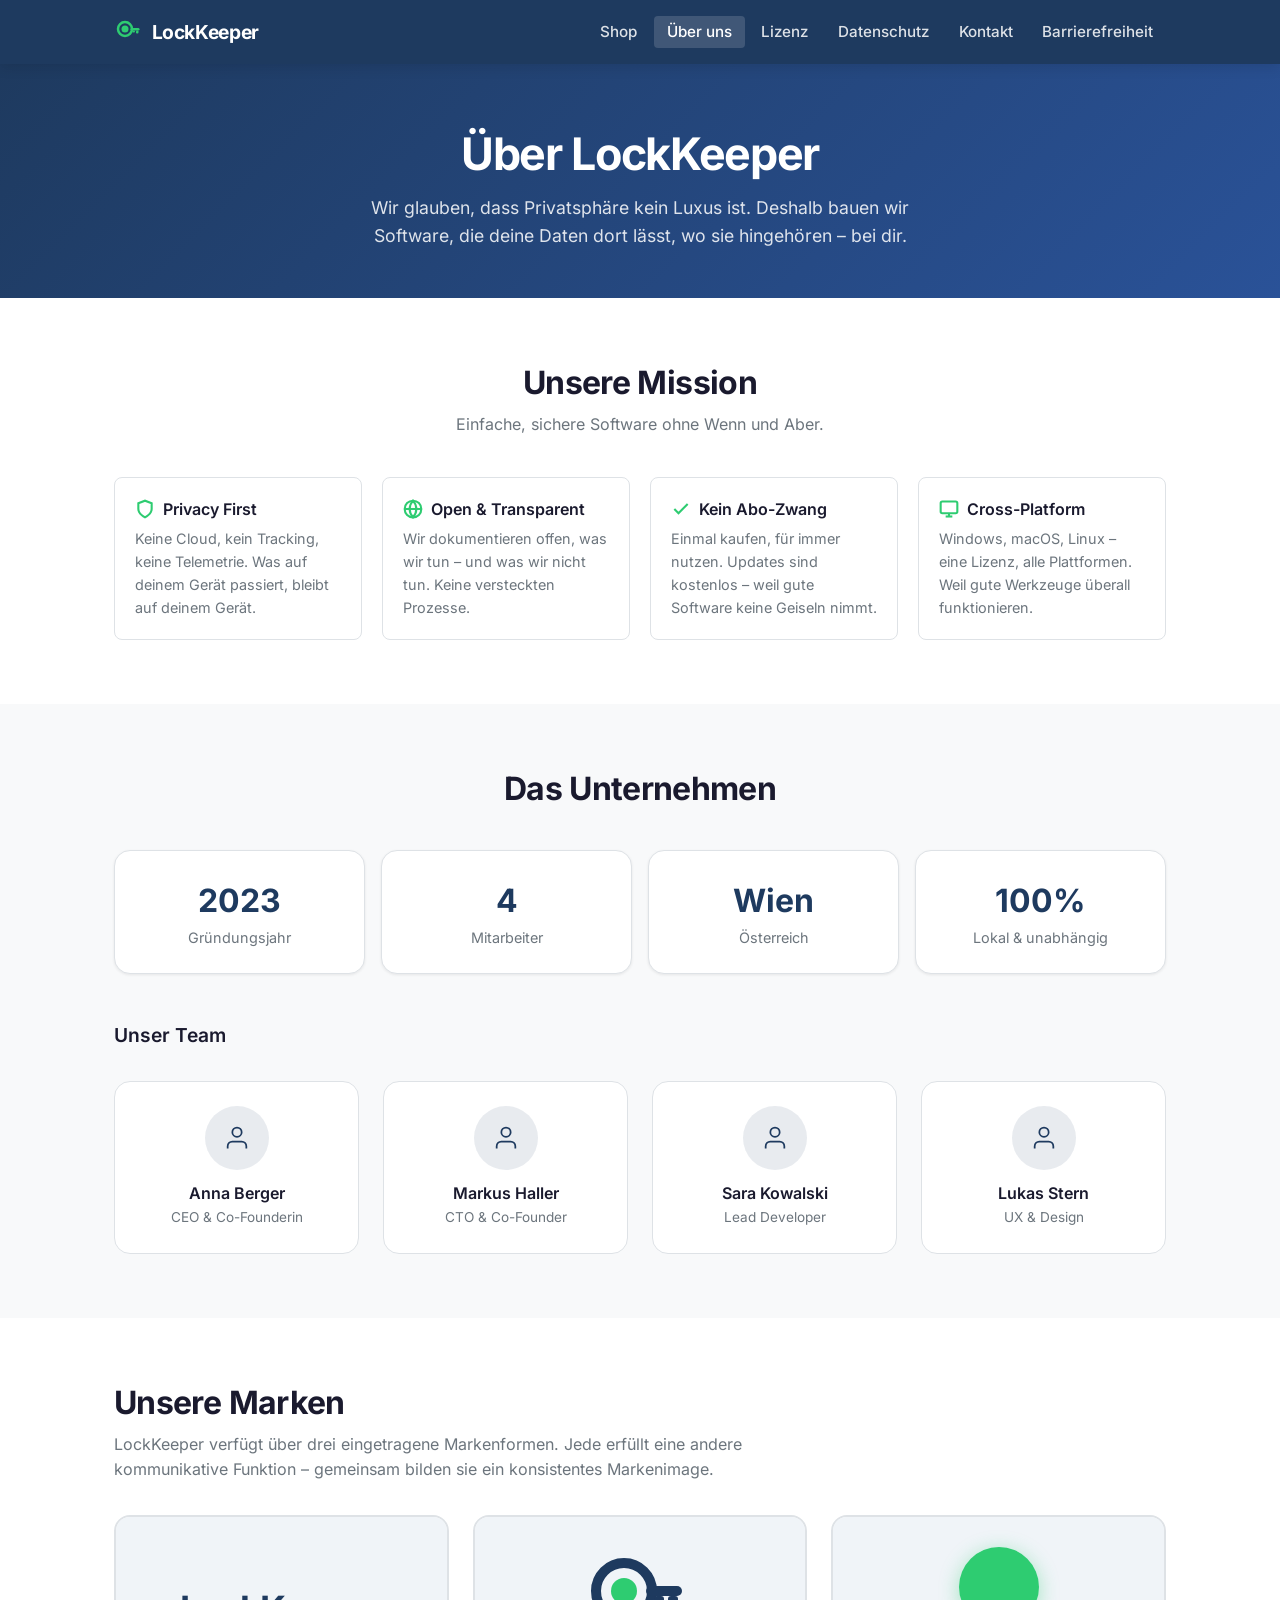
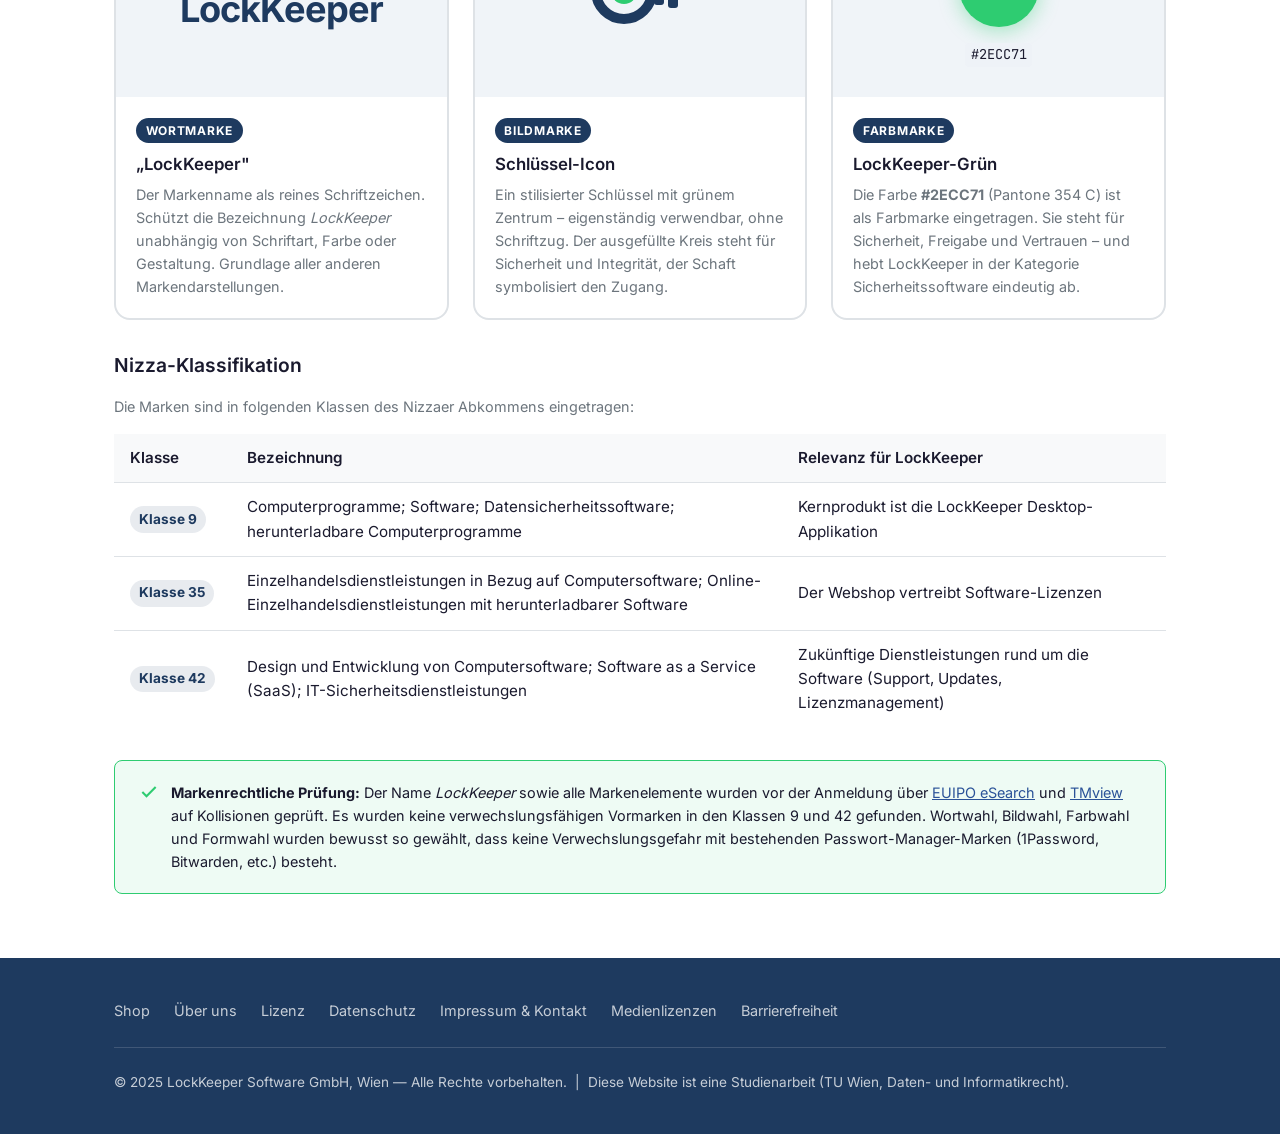
==== about.html @ 0a562f13 "Initial Commit" ====
<!DOCTYPE html>
<html lang="de">
<head>
  <meta charset="UTF-8">
  <meta name="viewport" content="width=device-width, initial-scale=1.0">
  <meta name="description" content="Über LockKeeper Software GmbH – unsere Mission, unser Team und unsere eingetragenen Marken.">
  <title>Über uns – LockKeeper</title>
  <link rel="stylesheet" href="css/style.css">
  <style>
    /* ── About page styles ── */
    .about-hero {
      background: linear-gradient(135deg, var(--color-primary) 0%, var(--color-primary-light) 100%);
      color: #fff;
      padding: 4rem 0 3rem;
      text-align: center;
    }
    .about-hero h1 { color: #fff; }
    .about-hero p  { color: rgba(255,255,255,0.85); max-width: 540px; margin: 0.75rem auto 0; font-size: 1.1rem; }

    /* Team grid */
    .team-grid {
      display: grid;
      grid-template-columns: repeat(auto-fit, minmax(200px, 1fr));
      gap: 1.5rem;
      margin-top: 2rem;
    }

    .team-card {
      background: var(--color-surface);
      border: 1px solid var(--color-border);
      border-radius: var(--radius-lg);
      padding: 1.5rem;
      text-align: center;
    }

    .team-avatar {
      width: 64px;
      height: 64px;
      border-radius: 50%;
      background: rgba(30,58,95,0.1);
      display: flex;
      align-items: center;
      justify-content: center;
      margin: 0 auto 0.75rem;
      color: var(--color-primary);
    }

    .team-card h3 { font-size: 1rem; }
    .team-card p  { font-size: 0.85rem; color: var(--color-text-muted); margin-top: 0.2rem; }

    /* Values */
    .values-grid {
      display: grid;
      grid-template-columns: repeat(auto-fit, minmax(220px, 1fr));
      gap: 1.25rem;
      margin-top: 2rem;
    }

    .value-item {
      background: var(--color-surface);
      border: 1px solid var(--color-border);
      border-radius: var(--radius-md);
      padding: 1.25rem;
    }

    .value-item h3 {
      display: flex;
      align-items: center;
      gap: 0.5rem;
      font-size: 1rem;
      margin-bottom: 0.4rem;
    }

    .value-item p { font-size: 0.9rem; color: var(--color-text-muted); }

    /* ── Trademark section ── */
    .trademark-intro {
      max-width: 680px;
    }

    .trademark-grid {
      display: grid;
      grid-template-columns: repeat(auto-fit, minmax(280px, 1fr));
      gap: 1.5rem;
      margin-top: 2rem;
    }

    .trademark-card {
      background: var(--color-surface);
      border: 2px solid var(--color-border);
      border-radius: var(--radius-lg);
      overflow: hidden;
    }

    .trademark-preview {
      background: #f0f4f8;
      height: 180px;
      display: flex;
      align-items: center;
      justify-content: center;
      padding: 2rem;
    }

    .trademark-body {
      padding: 1.25rem;
    }

    .trademark-type {
      display: inline-block;
      background: var(--color-primary);
      color: #fff;
      font-size: 0.75rem;
      font-weight: 700;
      letter-spacing: 0.06em;
      text-transform: uppercase;
      padding: 0.2rem 0.6rem;
      border-radius: 99px;
      margin-bottom: 0.6rem;
    }

    .trademark-body h3 { font-size: 1.05rem; margin-bottom: 0.4rem; }
    .trademark-body p  { font-size: 0.9rem; color: var(--color-text-muted); line-height: 1.6; }

    /* Nice classes table */
    .nice-table th:first-child,
    .nice-table td:first-child {
      white-space: nowrap;
    }

    .badge-nice {
      display: inline-block;
      background: rgba(30,58,95,0.1);
      color: var(--color-primary);
      font-weight: 700;
      font-size: 0.85rem;
      padding: 0.15rem 0.55rem;
      border-radius: 99px;
    }

    /* Compliance box */
    .compliance-box {
      background: rgba(46,204,113,0.08);
      border: 1px solid var(--color-accent);
      border-radius: var(--radius-md);
      padding: 1.25rem 1.5rem;
      margin-top: 2rem;
      display: flex;
      gap: 0.75rem;
      align-items: flex-start;
    }

    .compliance-box svg { flex-shrink: 0; color: var(--color-accent); margin-top: 0.1rem; }
    .compliance-box p   { font-size: 0.9rem; line-height: 1.6; }
  </style>
</head>
<body>

  <a class="skip-link" href="#main-content">Zum Hauptinhalt springen</a>

  <nav class="site-nav" aria-label="Hauptnavigation">
    <div class="nav-inner">
      <a href="index.html" class="nav-logo" aria-label="LockKeeper – Startseite">
        <svg width="28" height="28" viewBox="0 0 28 28" fill="none" aria-hidden="true" focusable="false" xmlns="http://www.w3.org/2000/svg">
          <circle cx="11" cy="11" r="7" stroke="#2ECC71" stroke-width="2.5"/>
          <circle cx="11" cy="11" r="3.5" fill="#2ECC71"/>
          <rect x="16.5" y="10" width="9" height="2.5" rx="1.25" fill="#2ECC71"/>
          <rect x="22" y="12.5" width="2.5" height="3" rx="1" fill="#2ECC71"/>
          <rect x="18.5" y="12.5" width="2.5" height="2" rx="1" fill="#2ECC71"/>
        </svg>
        LockKeeper
      </a>
      <button class="nav-toggle" id="nav-toggle" aria-controls="nav-links" aria-expanded="false" aria-label="Menü öffnen">
        <svg width="24" height="24" viewBox="0 0 24 24" fill="none" stroke="currentColor" stroke-width="2" aria-hidden="true" focusable="false">
          <line x1="3" y1="6"  x2="21" y2="6"/>
          <line x1="3" y1="12" x2="21" y2="12"/>
          <line x1="3" y1="18" x2="21" y2="18"/>
        </svg>
      </button>
      <ul class="nav-links" id="nav-links" role="list">
        <li><a href="index.html">Shop</a></li>
        <li><a href="about.html" aria-current="page">Über uns</a></li>
        <li><a href="license.html">Lizenz</a></li>
        <li><a href="privacy.html">Datenschutz</a></li>
        <li><a href="contact.html">Kontakt</a></li>
        <li><a href="accessibility.html">Barrierefreiheit</a></li>
      </ul>
    </div>
  </nav>

  <main id="main-content">

    <!-- Hero -->
    <section class="about-hero" aria-labelledby="about-heading">
      <div class="container">
        <h1 id="about-heading">Über LockKeeper</h1>
        <p>Wir glauben, dass Privatsphäre kein Luxus ist. Deshalb bauen wir Software, die deine Daten dort lässt, wo sie hingehören – bei dir.</p>
      </div>
    </section>

    <!-- Mission -->
    <section class="section section--alt" aria-labelledby="mission-heading">
      <div class="container">
        <div class="section-header">
          <h2 id="mission-heading">Unsere Mission</h2>
          <p>Einfache, sichere Software ohne Wenn und Aber.</p>
        </div>

        <div class="values-grid" role="list">

          <div class="value-item" role="listitem">
            <h3>
              <svg width="20" height="20" viewBox="0 0 24 24" fill="none" stroke="var(--color-accent)" stroke-width="2.5" aria-hidden="true"><path d="M12 22s8-4 8-10V5l-8-3-8 3v7c0 6 8 10 8 10z"/></svg>
              Privacy First
            </h3>
            <p>Keine Cloud, kein Tracking, keine Telemetrie. Was auf deinem Gerät passiert, bleibt auf deinem Gerät.</p>
          </div>

          <div class="value-item" role="listitem">
            <h3>
              <svg width="20" height="20" viewBox="0 0 24 24" fill="none" stroke="var(--color-accent)" stroke-width="2.5" aria-hidden="true"><circle cx="12" cy="12" r="10"/><line x1="2" y1="12" x2="22" y2="12"/><path d="M12 2a15.3 15.3 0 0 1 4 10 15.3 15.3 0 0 1-4 10 15.3 15.3 0 0 1-4-10 15.3 15.3 0 0 1 4-10z"/></svg>
              Open &amp; Transparent
            </h3>
            <p>Wir dokumentieren offen, was wir tun – und was wir nicht tun. Keine versteckten Prozesse.</p>
          </div>

          <div class="value-item" role="listitem">
            <h3>
              <svg width="20" height="20" viewBox="0 0 24 24" fill="none" stroke="var(--color-accent)" stroke-width="2.5" aria-hidden="true"><polyline points="20 6 9 17 4 12"/></svg>
              Kein Abo-Zwang
            </h3>
            <p>Einmal kaufen, für immer nutzen. Updates sind kostenlos – weil gute Software keine Geiseln nimmt.</p>
          </div>

          <div class="value-item" role="listitem">
            <h3>
              <svg width="20" height="20" viewBox="0 0 24 24" fill="none" stroke="var(--color-accent)" stroke-width="2.5" aria-hidden="true"><rect x="2" y="3" width="20" height="14" rx="2"/><line x1="8" y1="21" x2="16" y2="21"/><line x1="12" y1="17" x2="12" y2="21"/></svg>
              Cross-Platform
            </h3>
            <p>Windows, macOS, Linux – eine Lizenz, alle Plattformen. Weil gute Werkzeuge überall funktionieren.</p>
          </div>

        </div>
      </div>
    </section>

    <!-- Company facts -->
    <section class="section" aria-labelledby="company-heading">
      <div class="container">
        <div class="section-header">
          <h2 id="company-heading">Das Unternehmen</h2>
        </div>

        <div style="display:grid; grid-template-columns: repeat(auto-fit, minmax(180px,1fr)); gap:1rem; margin-bottom:3rem;">
          <div class="card text-center">
            <div style="font-size:2rem;font-weight:700;color:var(--color-primary);">2023</div>
            <p class="text-muted" style="font-size:0.9rem;">Gründungsjahr</p>
          </div>
          <div class="card text-center">
            <div style="font-size:2rem;font-weight:700;color:var(--color-primary);">4</div>
            <p class="text-muted" style="font-size:0.9rem;">Mitarbeiter</p>
          </div>
          <div class="card text-center">
            <div style="font-size:2rem;font-weight:700;color:var(--color-primary);">Wien</div>
            <p class="text-muted" style="font-size:0.9rem;">Österreich</p>
          </div>
          <div class="card text-center">
            <div style="font-size:2rem;font-weight:700;color:var(--color-primary);">100%</div>
            <p class="text-muted" style="font-size:0.9rem;">Lokal &amp; unabhängig</p>
          </div>
        </div>

        <!-- Team -->
        <h3 class="mb-2">Unser Team</h3>
        <div class="team-grid">

          <div class="team-card">
            <div class="team-avatar" aria-hidden="true">
              <svg width="28" height="28" viewBox="0 0 24 24" fill="none" stroke="currentColor" stroke-width="1.5"><path d="M20 21v-2a4 4 0 0 0-4-4H8a4 4 0 0 0-4 4v2"/><circle cx="12" cy="7" r="4"/></svg>
            </div>
            <h3>Anna Berger</h3>
            <p>CEO &amp; Co-Founderin</p>
          </div>

          <div class="team-card">
            <div class="team-avatar" aria-hidden="true">
              <svg width="28" height="28" viewBox="0 0 24 24" fill="none" stroke="currentColor" stroke-width="1.5"><path d="M20 21v-2a4 4 0 0 0-4-4H8a4 4 0 0 0-4 4v2"/><circle cx="12" cy="7" r="4"/></svg>
            </div>
            <h3>Markus Haller</h3>
            <p>CTO &amp; Co-Founder</p>
          </div>

          <div class="team-card">
            <div class="team-avatar" aria-hidden="true">
              <svg width="28" height="28" viewBox="0 0 24 24" fill="none" stroke="currentColor" stroke-width="1.5"><path d="M20 21v-2a4 4 0 0 0-4-4H8a4 4 0 0 0-4 4v2"/><circle cx="12" cy="7" r="4"/></svg>
            </div>
            <h3>Sara Kowalski</h3>
            <p>Lead Developer</p>
          </div>

          <div class="team-card">
            <div class="team-avatar" aria-hidden="true">
              <svg width="28" height="28" viewBox="0 0 24 24" fill="none" stroke="currentColor" stroke-width="1.5"><path d="M20 21v-2a4 4 0 0 0-4-4H8a4 4 0 0 0-4 4v2"/><circle cx="12" cy="7" r="4"/></svg>
            </div>
            <h3>Lukas Stern</h3>
            <p>UX &amp; Design</p>
          </div>

        </div>
      </div>
    </section>

    <!-- Trademarks -->
    <section class="section section--alt" id="marken" aria-labelledby="trademark-heading">
      <div class="container">
        <div class="trademark-intro">
          <h2 id="trademark-heading">Unsere Marken</h2>
          <p class="text-muted mt-1">
            LockKeeper verfügt über drei eingetragene Markenformen. Jede erfüllt eine andere
            kommunikative Funktion – gemeinsam bilden sie ein konsistentes Markenimage.
          </p>
        </div>

        <div class="trademark-grid" role="list">

          <!-- 1. Wortmarke -->
          <article class="trademark-card" role="listitem" aria-labelledby="tm1-title">
            <div class="trademark-preview" aria-label="Vorschau der Wortmarke LockKeeper">
              <svg viewBox="0 0 280 80" width="280" height="80" xmlns="http://www.w3.org/2000/svg" role="img" aria-label="Wortmarke: LockKeeper in Großbuchstaben">
                <text
                  x="140" y="56"
                  text-anchor="middle"
                  font-family="Inter, system-ui, sans-serif"
                  font-size="38"
                  font-weight="700"
                  letter-spacing="-1"
                  fill="#1E3A5F">LockKeeper</text>
              </svg>
            </div>
            <div class="trademark-body">
              <span class="trademark-type">Wortmarke</span>
              <h3 id="tm1-title">„LockKeeper"</h3>
              <p>
                Der Markenname als reines Schriftzeichen. Schützt die Bezeichnung
                <em>LockKeeper</em> unabhängig von Schriftart, Farbe oder Gestaltung.
                Grundlage aller anderen Markendarstellungen.
              </p>
            </div>
          </article>

          <!-- 2. Bildmarke -->
          <article class="trademark-card" role="listitem" aria-labelledby="tm2-title">
            <div class="trademark-preview" aria-label="Vorschau der Bildmarke: stilisierter Schlüssel">
              <svg viewBox="0 0 120 120" width="120" height="120" xmlns="http://www.w3.org/2000/svg" role="img" aria-label="Bildmarke: stilisierter grüner Schlüssel mit Kreis">
                <!-- Schlüsselring -->
                <circle cx="44" cy="44" r="28" stroke="#1E3A5F" stroke-width="10" fill="none"/>
                <!-- Schlüsselloch -->
                <circle cx="44" cy="44" r="13" fill="#2ECC71"/>
                <!-- Schlüsselschaft -->
                <rect x="66" y="39" width="36" height="10" rx="5" fill="#1E3A5F"/>
                <!-- Zähne -->
                <rect x="88" y="49" width="10" height="12" rx="3" fill="#1E3A5F"/>
                <rect x="74" y="49" width="10" height="9"  rx="3" fill="#1E3A5F"/>
              </svg>
            </div>
            <div class="trademark-body">
              <span class="trademark-type">Bildmarke</span>
              <h3 id="tm2-title">Schlüssel-Icon</h3>
              <p>
                Ein stilisierter Schlüssel mit grünem Zentrum – eigenständig verwendbar,
                ohne Schriftzug. Der ausgefüllte Kreis steht für Sicherheit und Integrität,
                der Schaft symbolisiert den Zugang.
              </p>
            </div>
          </article>

          <!-- 3. Farbmarke -->
          <article class="trademark-card" role="listitem" aria-labelledby="tm3-title">
            <div class="trademark-preview" aria-label="Vorschau der Farbmarke: LockKeeper-Grün">
              <div style="display:flex; flex-direction:column; align-items:center; gap:1rem;">
                <div style="width:80px; height:80px; border-radius:50%; background:#2ECC71; box-shadow: 0 4px 20px rgba(46,204,113,0.4);"></div>
                <code style="font-size:0.85rem; color:#1A1A2E;">#2ECC71</code>
              </div>
            </div>
            <div class="trademark-body">
              <span class="trademark-type">Farbmarke</span>
              <h3 id="tm3-title">LockKeeper-Grün</h3>
              <p>
                Die Farbe <strong>#2ECC71</strong> (Pantone 354 C) ist als Farbmarke
                eingetragen. Sie steht für Sicherheit, Freigabe und Vertrauen –
                und hebt LockKeeper in der Kategorie Sicherheitssoftware eindeutig ab.
              </p>
            </div>
          </article>

        </div>

        <!-- Nice classes -->
        <h3 class="mt-4 mb-2" id="nice-classes">Nizza-Klassifikation</h3>
        <p class="text-muted mb-2" style="font-size:0.9rem;">
          Die Marken sind in folgenden Klassen des Nizzaer Abkommens eingetragen:
        </p>

        <div style="overflow-x:auto;">
          <table class="nice-table" aria-label="Nizza-Klassifikation der LockKeeper-Marken">
            <thead>
              <tr>
                <th scope="col">Klasse</th>
                <th scope="col">Bezeichnung</th>
                <th scope="col">Relevanz für LockKeeper</th>
              </tr>
            </thead>
            <tbody>
              <tr>
                <td><span class="badge-nice">Klasse 9</span></td>
                <td>Computerprogramme; Software; Datensicherheitssoftware; herunterladbare Computerprogramme</td>
                <td>Kernprodukt ist die LockKeeper Desktop-Applikation</td>
              </tr>
              <tr>
                <td><span class="badge-nice">Klasse 35</span></td>
                <td>Einzelhandelsdienstleistungen in Bezug auf Computersoftware; Online-Einzelhandelsdienstleistungen mit herunterladbarer Software</td>
                <td>Der Webshop vertreibt Software-Lizenzen</td>
              </tr>
              <tr>
                <td><span class="badge-nice">Klasse 42</span></td>
                <td>Design und Entwicklung von Computersoftware; Software as a Service (SaaS); IT-Sicherheitsdienstleistungen</td>
                <td>Zukünftige Dienstleistungen rund um die Software (Support, Updates, Lizenzmanagement)</td>
              </tr>
            </tbody>
          </table>
        </div>

        <!-- Compliance note -->
        <div class="compliance-box" role="note" aria-label="Markenrechtliche Compliance">
          <svg width="20" height="20" viewBox="0 0 24 24" fill="none" stroke="currentColor" stroke-width="2.5" aria-hidden="true">
            <polyline points="20 6 9 17 4 12"/>
          </svg>
          <div>
            <p>
              <strong>Markenrechtliche Prüfung:</strong> Der Name <em>LockKeeper</em> sowie alle Markenelemente
              wurden vor der Anmeldung über <a href="https://euipo.europa.eu/eSearch/" target="_blank" rel="noopener noreferrer">EUIPO eSearch</a>
              und <a href="https://www.tmview.org/" target="_blank" rel="noopener noreferrer">TMview</a>
              auf Kollisionen geprüft. Es wurden keine verwechslungsfähigen Vormarken in den Klassen 9 und 42
              gefunden. Wortwahl, Bildwahl, Farbwahl und Formwahl wurden bewusst so gewählt,
              dass keine Verwechslungsgefahr mit bestehenden Passwort-Manager-Marken (1Password, Bitwarden, etc.) besteht.
            </p>
          </div>
        </div>

      </div>
    </section>

  </main>

  <footer class="site-footer">
    <div class="footer-inner">
      <ul class="footer-links" role="list" aria-label="Footer-Navigation">
        <li><a href="index.html">Shop</a></li>
        <li><a href="about.html">Über uns</a></li>
        <li><a href="license.html">Lizenz</a></li>
        <li><a href="privacy.html">Datenschutz</a></li>
        <li><a href="contact.html">Impressum &amp; Kontakt</a></li>
        <li><a href="media.html">Medienlizenzen</a></li>
        <li><a href="accessibility.html">Barrierefreiheit</a></li>
      </ul>
      <p class="footer-copy">
        &copy; 2025 LockKeeper Software GmbH, Wien &mdash;
        Alle Rechte vorbehalten. &nbsp;|&nbsp;
        Diese Website ist eine Studienarbeit (TU Wien, Daten- und Informatikrecht).
      </p>
    </div>
  </footer>

  <script src="js/main.js"></script>
</body>
</html>
---- css/style.css ----
/* ============================================================
   FONTS
   Inter: SIL Open Font License 1.1
   JetBrains Mono: SIL Open Font License 1.1
   ============================================================ */
@font-face {
  font-family: 'Inter';
  src: url('../fonts/inter-400.woff2') format('woff2');
  font-weight: 400;
  font-style: normal;
  font-display: swap;
}
@font-face {
  font-family: 'Inter';
  src: url('../fonts/inter-500.woff2') format('woff2');
  font-weight: 500;
  font-style: normal;
  font-display: swap;
}
@font-face {
  font-family: 'Inter';
  src: url('../fonts/inter-600.woff2') format('woff2');
  font-weight: 600;
  font-style: normal;
  font-display: swap;
}
@font-face {
  font-family: 'Inter';
  src: url('../fonts/inter-700.woff2') format('woff2');
  font-weight: 700;
  font-style: normal;
  font-display: swap;
}
@font-face {
  font-family: 'JetBrains Mono';
  src: url('../fonts/jetbrains-mono-400.woff2') format('woff2');
  font-weight: 400;
  font-style: normal;
  font-display: swap;
}

/* ============================================================
   DESIGN TOKENS
   ============================================================ */
:root {
  --color-primary:    #1E3A5F;
  --color-primary-light: #2a5298;
  --color-accent:     #2ECC71;
  --color-accent-dark: #27ae60;
  --color-danger:     #E74C3C;
  --color-bg:         #F8F9FA;
  --color-surface:    #FFFFFF;
  --color-border:     #DEE2E6;
  --color-text:       #1A1A2E;
  --color-text-muted: #6C757D;

  --font-sans: 'Inter', system-ui, sans-serif;
  --font-mono: 'JetBrains Mono', monospace;

  --radius-sm: 4px;
  --radius-md: 8px;
  --radius-lg: 16px;

  --shadow-sm: 0 1px 3px rgba(0,0,0,0.08);
  --shadow-md: 0 4px 12px rgba(0,0,0,0.1);

  --max-width: 1100px;
  --nav-height: 64px;
}

/* ============================================================
   RESET & BASE
   ============================================================ */
*, *::before, *::after {
  box-sizing: border-box;
  margin: 0;
  padding: 0;
}

html {
  scroll-behavior: smooth;
  font-size: 16px;
}

body {
  font-family: var(--font-sans);
  color: var(--color-text);
  background: var(--color-bg);
  line-height: 1.6;
  min-height: 100vh;
  display: flex;
  flex-direction: column;
}

img {
  max-width: 100%;
  height: auto;
  display: block;
}

a {
  color: var(--color-primary-light);
  text-decoration: underline;
}

a:hover, a:focus {
  color: var(--color-accent-dark);
}

/* ============================================================
   SKIP LINK (WCAG)
   ============================================================ */
.skip-link {
  position: absolute;
  top: -100%;
  left: 1rem;
  background: var(--color-primary);
  color: #fff;
  padding: 0.5rem 1rem;
  border-radius: var(--radius-sm);
  font-weight: 600;
  z-index: 9999;
  text-decoration: none;
}
.skip-link:focus {
  top: 1rem;
}

/* ============================================================
   NAVIGATION
   ============================================================ */
.site-nav {
  background: var(--color-primary);
  height: var(--nav-height);
  position: sticky;
  top: 0;
  z-index: 100;
  box-shadow: var(--shadow-md);
}

.nav-inner {
  max-width: var(--max-width);
  margin: 0 auto;
  padding: 0 1.5rem;
  height: 100%;
  display: flex;
  align-items: center;
  justify-content: space-between;
}

.nav-logo {
  display: flex;
  align-items: center;
  gap: 0.6rem;
  text-decoration: none;
  color: #fff;
  font-weight: 700;
  font-size: 1.2rem;
  letter-spacing: -0.02em;
}

.nav-logo svg {
  flex-shrink: 0;
}

.nav-links {
  display: flex;
  list-style: none;
  gap: 0.25rem;
}

.nav-links a {
  color: rgba(255,255,255,0.85);
  text-decoration: none;
  padding: 0.4rem 0.8rem;
  border-radius: var(--radius-sm);
  font-size: 0.95rem;
  font-weight: 500;
  transition: background 0.15s, color 0.15s;
}

.nav-links a:hover,
.nav-links a:focus,
.nav-links a[aria-current="page"] {
  background: rgba(255,255,255,0.15);
  color: #fff;
}

.nav-toggle {
  display: none;
  background: none;
  border: none;
  cursor: pointer;
  color: #fff;
  padding: 0.5rem;
  border-radius: var(--radius-sm);
}

.nav-toggle:focus {
  outline: 2px solid var(--color-accent);
  outline-offset: 2px;
}

/* ============================================================
   LAYOUT
   ============================================================ */
.container {
  max-width: var(--max-width);
  margin: 0 auto;
  padding: 0 1.5rem;
}

main {
  flex: 1;
}

.section {
  padding: 4rem 0;
}

.section--alt {
  background: var(--color-surface);
}

/* ============================================================
   TYPOGRAPHY
   ============================================================ */
h1 { font-size: clamp(1.8rem, 4vw, 2.8rem); font-weight: 700; line-height: 1.2; letter-spacing: -0.03em; }
h2 { font-size: clamp(1.4rem, 3vw, 2rem);   font-weight: 700; line-height: 1.3; letter-spacing: -0.02em; }
h3 { font-size: 1.2rem;  font-weight: 600; line-height: 1.4; }
h4 { font-size: 1rem;    font-weight: 600; }

p + p { margin-top: 0.75rem; }

.text-muted { color: var(--color-text-muted); }
.text-center { text-align: center; }

code, .mono {
  font-family: var(--font-mono);
  background: #eef2f7;
  padding: 0.1em 0.4em;
  border-radius: var(--radius-sm);
  font-size: 0.9em;
}

/* ============================================================
   BUTTONS
   ============================================================ */
.btn {
  display: inline-flex;
  align-items: center;
  gap: 0.5rem;
  padding: 0.7rem 1.5rem;
  border-radius: var(--radius-md);
  font-family: var(--font-sans);
  font-size: 1rem;
  font-weight: 600;
  cursor: pointer;
  border: 2px solid transparent;
  text-decoration: none;
  transition: background 0.15s, color 0.15s, border-color 0.15s, box-shadow 0.15s;
}

.btn:focus-visible {
  outline: 3px solid var(--color-accent);
  outline-offset: 3px;
}

.btn-primary {
  background: var(--color-accent);
  color: #fff;
}
.btn-primary:hover {
  background: var(--color-accent-dark);
  color: #fff;
}

.btn-outline {
  background: transparent;
  border-color: currentColor;
  color: var(--color-primary);
}
.btn-outline:hover {
  background: var(--color-primary);
  color: #fff;
}

.btn-lg {
  padding: 0.9rem 2rem;
  font-size: 1.1rem;
}

/* ============================================================
   CARDS
   ============================================================ */
.card {
  background: var(--color-surface);
  border: 1px solid var(--color-border);
  border-radius: var(--radius-lg);
  padding: 1.5rem;
  box-shadow: var(--shadow-sm);
}

.card--highlight {
  border-color: var(--color-accent);
  box-shadow: 0 0 0 3px rgba(46,204,113,0.15), var(--shadow-md);
}

/* ============================================================
   PRICING
   ============================================================ */
.pricing-grid {
  display: grid;
  grid-template-columns: repeat(auto-fit, minmax(280px, 1fr));
  gap: 1.5rem;
  margin-top: 2rem;
}

.pricing-card {
  background: var(--color-surface);
  border: 2px solid var(--color-border);
  border-radius: var(--radius-lg);
  padding: 2rem;
  display: flex;
  flex-direction: column;
  gap: 1rem;
}

.pricing-card--pro {
  border-color: var(--color-accent);
  position: relative;
}

.pricing-badge {
  position: absolute;
  top: -0.75rem;
  left: 50%;
  transform: translateX(-50%);
  background: var(--color-accent);
  color: #fff;
  font-size: 0.8rem;
  font-weight: 700;
  padding: 0.2rem 0.8rem;
  border-radius: 99px;
  white-space: nowrap;
}

.pricing-price {
  font-size: 2.5rem;
  font-weight: 700;
  color: var(--color-primary);
  line-height: 1;
}

.pricing-price span {
  font-size: 1rem;
  font-weight: 400;
  color: var(--color-text-muted);
}

.pricing-features {
  list-style: none;
  display: flex;
  flex-direction: column;
  gap: 0.5rem;
  flex: 1;
}

.pricing-features li {
  display: flex;
  align-items: center;
  gap: 0.5rem;
  font-size: 0.95rem;
}

.pricing-features li::before {
  content: '';
  width: 18px;
  height: 18px;
  flex-shrink: 0;
  background: var(--color-accent);
  border-radius: 50%;
  background-image: url("data:image/svg+xml,%3Csvg xmlns='http://www.w3.org/2000/svg' viewBox='0 0 24 24' fill='none' stroke='white' stroke-width='3' stroke-linecap='round' stroke-linejoin='round'%3E%3Cpolyline points='20 6 9 17 4 12'/%3E%3C/svg%3E");
  background-size: 12px;
  background-repeat: no-repeat;
  background-position: center;
}

.pricing-features li.disabled {
  color: var(--color-text-muted);
}

.pricing-features li.disabled::before {
  background-color: var(--color-border);
  background-image: url("data:image/svg+xml,%3Csvg xmlns='http://www.w3.org/2000/svg' viewBox='0 0 24 24' fill='none' stroke='%236C757D' stroke-width='3' stroke-linecap='round' stroke-linejoin='round'%3E%3Cline x1='18' y1='6' x2='6' y2='18'/%3E%3Cline x1='6' y1='6' x2='18' y2='18'/%3E%3C/svg%3E");
}

/* ============================================================
   FEATURE GRID
   ============================================================ */
.feature-grid {
  display: grid;
  grid-template-columns: repeat(auto-fit, minmax(240px, 1fr));
  gap: 1.5rem;
  margin-top: 2rem;
}

.feature-item {
  display: flex;
  flex-direction: column;
  gap: 0.5rem;
}

.feature-icon {
  width: 48px;
  height: 48px;
  background: rgba(30,58,95,0.08);
  border-radius: var(--radius-md);
  display: flex;
  align-items: center;
  justify-content: center;
  color: var(--color-primary);
}

/* ============================================================
   HERO
   ============================================================ */
.hero {
  background: linear-gradient(135deg, var(--color-primary) 0%, var(--color-primary-light) 100%);
  color: #fff;
  padding: 5rem 0 4rem;
  text-align: center;
}

.hero h1 { color: #fff; margin-bottom: 1rem; }
.hero p   { color: rgba(255,255,255,0.85); font-size: 1.15rem; max-width: 560px; margin: 0 auto 2rem; }

.hero-actions {
  display: flex;
  gap: 1rem;
  justify-content: center;
  flex-wrap: wrap;
}

.hero .btn-outline {
  color: #fff;
  border-color: rgba(255,255,255,0.6);
}
.hero .btn-outline:hover {
  background: rgba(255,255,255,0.15);
  color: #fff;
}

/* ============================================================
   SECTION HEADER
   ============================================================ */
.section-header {
  text-align: center;
  max-width: 600px;
  margin: 0 auto 2.5rem;
}
.section-header p {
  color: var(--color-text-muted);
  margin-top: 0.5rem;
}

/* ============================================================
   FOOTER
   ============================================================ */
.site-footer {
  background: var(--color-primary);
  color: rgba(255,255,255,0.75);
  padding: 2.5rem 0;
  margin-top: auto;
}

.footer-inner {
  max-width: var(--max-width);
  margin: 0 auto;
  padding: 0 1.5rem;
  display: flex;
  flex-direction: column;
  gap: 1.5rem;
}

.footer-links {
  display: flex;
  flex-wrap: wrap;
  gap: 0.5rem 1.5rem;
  list-style: none;
}

.footer-links a {
  color: rgba(255,255,255,0.75);
  text-decoration: none;
  font-size: 0.9rem;
}
.footer-links a:hover {
  color: #fff;
}

.footer-copy {
  font-size: 0.85rem;
  border-top: 1px solid rgba(255,255,255,0.15);
  padding-top: 1.5rem;
}

/* ============================================================
   TABLES
   ============================================================ */
table {
  width: 100%;
  border-collapse: collapse;
  font-size: 0.95rem;
}

th, td {
  padding: 0.75rem 1rem;
  text-align: left;
  border-bottom: 1px solid var(--color-border);
}

th {
  background: var(--color-bg);
  font-weight: 600;
}

tr:last-child td { border-bottom: none; }

/* ============================================================
   FORMS
   ============================================================ */
.form-group {
  display: flex;
  flex-direction: column;
  gap: 0.4rem;
  margin-bottom: 1.25rem;
}

label {
  font-weight: 500;
  font-size: 0.95rem;
}

input, textarea, select {
  font-family: var(--font-sans);
  font-size: 1rem;
  padding: 0.65rem 0.9rem;
  border: 2px solid var(--color-border);
  border-radius: var(--radius-md);
  background: var(--color-surface);
  color: var(--color-text);
  width: 100%;
  transition: border-color 0.15s;
}

input:focus, textarea:focus, select:focus {
  outline: none;
  border-color: var(--color-primary-light);
  box-shadow: 0 0 0 3px rgba(42,82,152,0.15);
}

textarea { min-height: 120px; resize: vertical; }

/* ============================================================
   COOKIE BANNER
   ============================================================ */
.cookie-banner {
  position: fixed;
  bottom: 1rem;
  left: 50%;
  transform: translateX(-50%);
  width: min(600px, calc(100vw - 2rem));
  background: var(--color-primary);
  color: #fff;
  padding: 1.25rem 1.5rem;
  border-radius: var(--radius-lg);
  box-shadow: var(--shadow-md);
  z-index: 500;
  display: flex;
  flex-direction: column;
  gap: 1rem;
}

.cookie-banner p { font-size: 0.9rem; color: rgba(255,255,255,0.9); }
.cookie-banner a { color: var(--color-accent); }

.cookie-actions {
  display: flex;
  gap: 0.75rem;
  flex-wrap: wrap;
}

.cookie-banner[hidden] { display: none; }

/* ============================================================
   BREADCRUMB
   ============================================================ */
.breadcrumb {
  list-style: none;
  display: flex;
  flex-wrap: wrap;
  gap: 0.25rem;
  font-size: 0.9rem;
  color: var(--color-text-muted);
  padding: 1rem 0;
}

.breadcrumb li + li::before {
  content: '/';
  margin-right: 0.25rem;
  color: var(--color-border);
}

.breadcrumb a {
  color: var(--color-text-muted);
}

/* ============================================================
   UTILITY
   ============================================================ */
.sr-only {
  position: absolute;
  width: 1px;
  height: 1px;
  padding: 0;
  margin: -1px;
  overflow: hidden;
  clip: rect(0,0,0,0);
  white-space: nowrap;
  border: 0;
}

.mt-1 { margin-top: 0.5rem; }
.mt-2 { margin-top: 1rem; }
.mt-3 { margin-top: 1.5rem; }
.mt-4 { margin-top: 2rem; }

.mb-1 { margin-bottom: 0.5rem; }
.mb-2 { margin-bottom: 1rem; }
.mb-3 { margin-bottom: 1.5rem; }
.mb-4 { margin-bottom: 2rem; }

/* ============================================================
   RESPONSIVE
   ============================================================ */
@media (max-width: 768px) {
  .nav-links {
    display: none;
    flex-direction: column;
    position: absolute;
    top: var(--nav-height);
    left: 0;
    right: 0;
    background: var(--color-primary);
    padding: 1rem;
    gap: 0.25rem;
    box-shadow: var(--shadow-md);
  }

  .nav-links.is-open {
    display: flex;
  }

  .nav-toggle {
    display: flex;
    align-items: center;
    justify-content: center;
  }

  .section { padding: 2.5rem 0; }
  .hero    { padding: 3rem 0 2.5rem; }
}

/* ============================================================
   FOCUS VISIBLE (WCAG 2.2)
   ============================================================ */
:focus-visible {
  outline: 3px solid var(--color-accent);
  outline-offset: 3px;
}

/* Remove focus ring for mouse users */
:focus:not(:focus-visible) {
  outline: none;
}
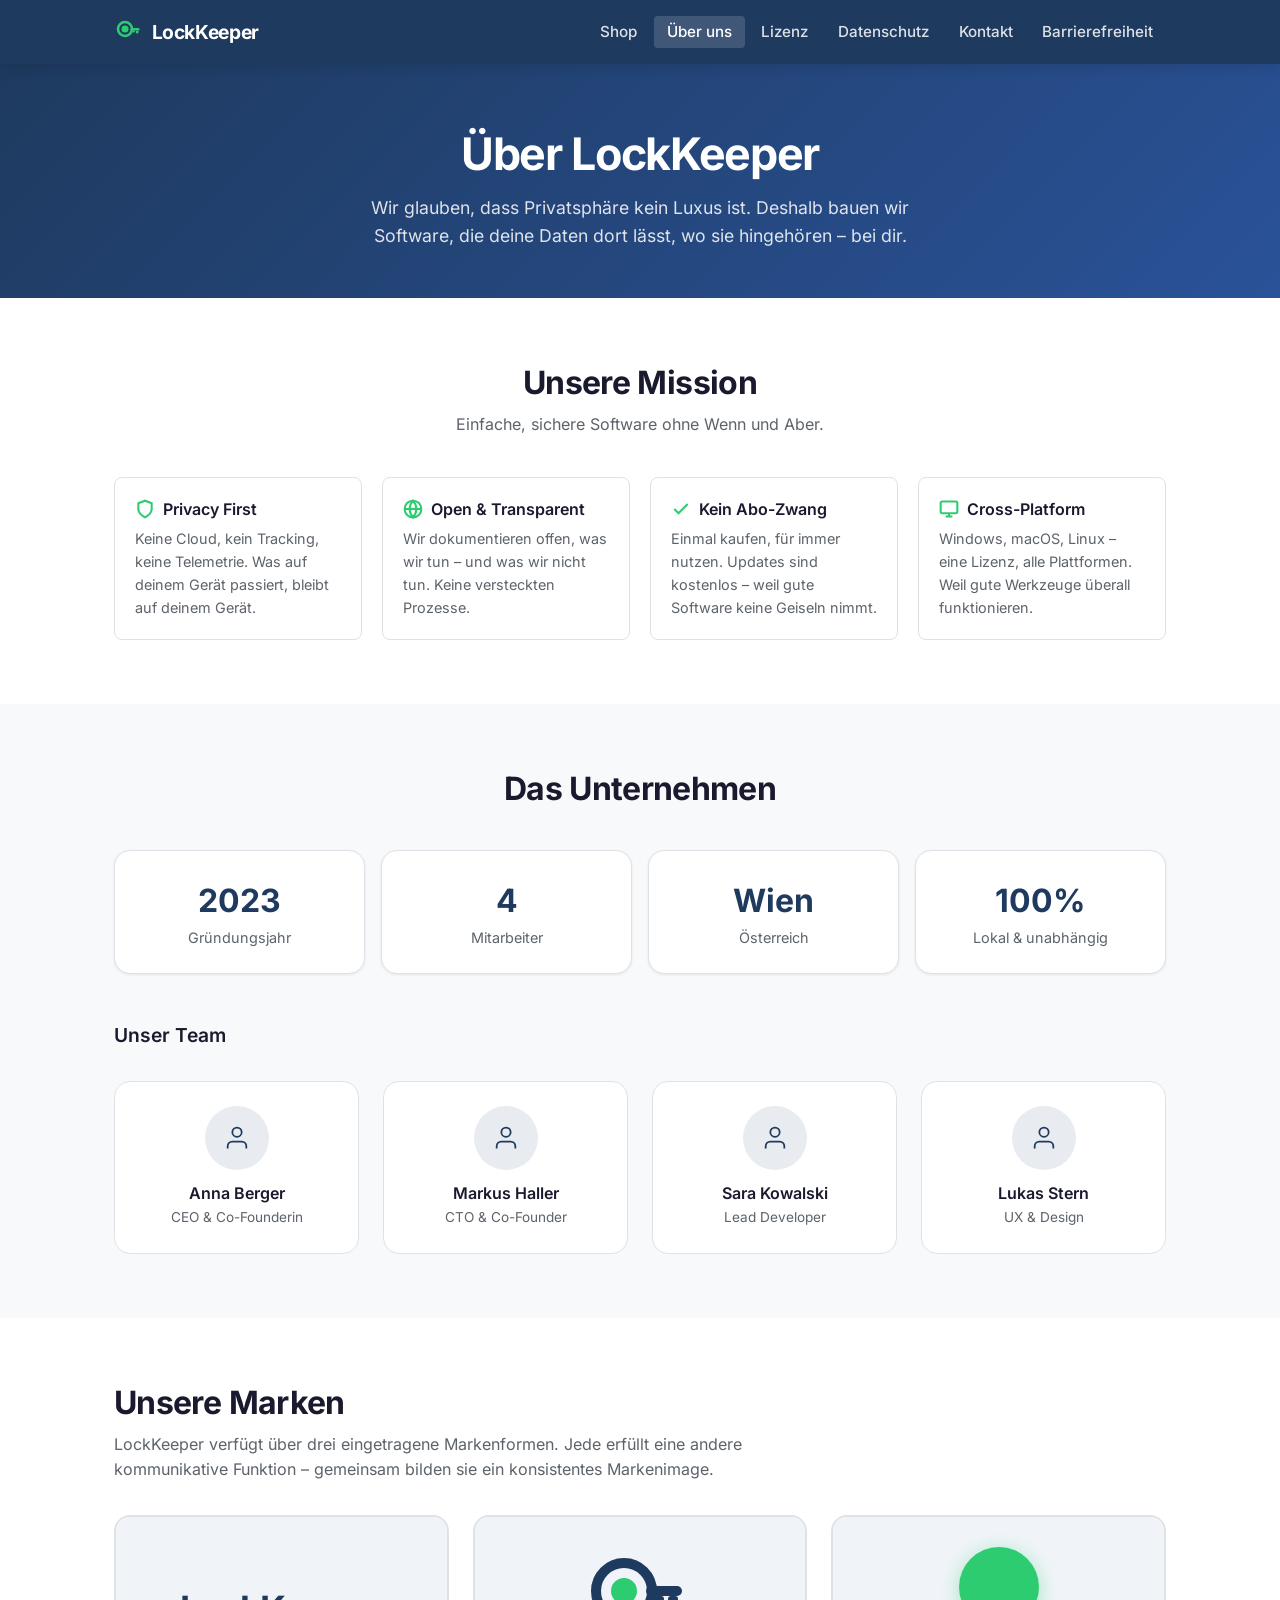
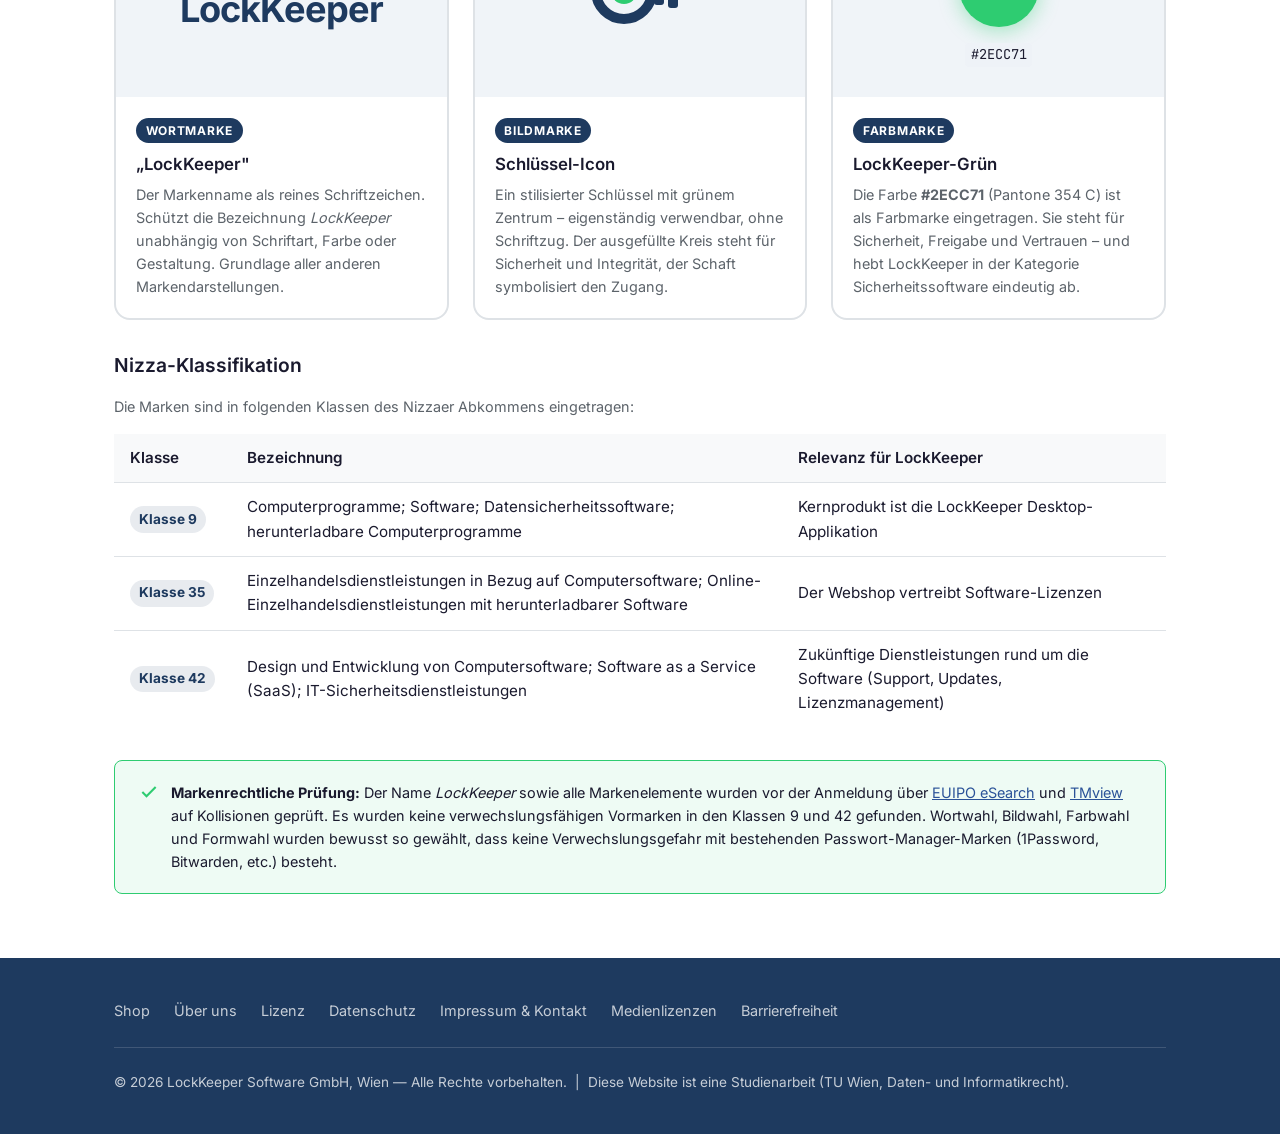
==== commit c62fd4e6: "update" ====
--- a/about.html
+++ b/about.html
@@ -463,7 +463,7 @@
         <li><a href="accessibility.html">Barrierefreiheit</a></li>
       </ul>
       <p class="footer-copy">
-        &copy; 2025 LockKeeper Software GmbH, Wien &mdash;
+        &copy; 2026 LockKeeper Software GmbH, Wien &mdash;
         Alle Rechte vorbehalten. &nbsp;|&nbsp;
         Diese Website ist eine Studienarbeit (TU Wien, Daten- und Informatikrecht).
       </p>
--- a/css/style.css
+++ b/css/style.css
@@ -52,7 +52,7 @@
   --color-surface:    #FFFFFF;
   --color-border:     #DEE2E6;
   --color-text:       #1A1A2E;
-  --color-text-muted: #6C757D;
+  --color-text-muted: #5c636a;
 
   --font-sans: 'Inter', system-ui, sans-serif;
   --font-mono: 'JetBrains Mono', monospace;
@@ -392,7 +392,7 @@
 
 .pricing-features li.disabled::before {
   background-color: var(--color-border);
-  background-image: url("data:image/svg+xml,%3Csvg xmlns='http://www.w3.org/2000/svg' viewBox='0 0 24 24' fill='none' stroke='%236C757D' stroke-width='3' stroke-linecap='round' stroke-linejoin='round'%3E%3Cline x1='18' y1='6' x2='6' y2='18'/%3E%3Cline x1='6' y1='6' x2='18' y2='18'/%3E%3C/svg%3E");
+  background-image: url("data:image/svg+xml,%3Csvg xmlns='http://www.w3.org/2000/svg' viewBox='0 0 24 24' fill='none' stroke='%235c636a' stroke-width='3' stroke-linecap='round' stroke-linejoin='round'%3E%3Cline x1='18' y1='6' x2='6' y2='18'/%3E%3Cline x1='6' y1='6' x2='18' y2='18'/%3E%3C/svg%3E");
 }
 
 /* ============================================================
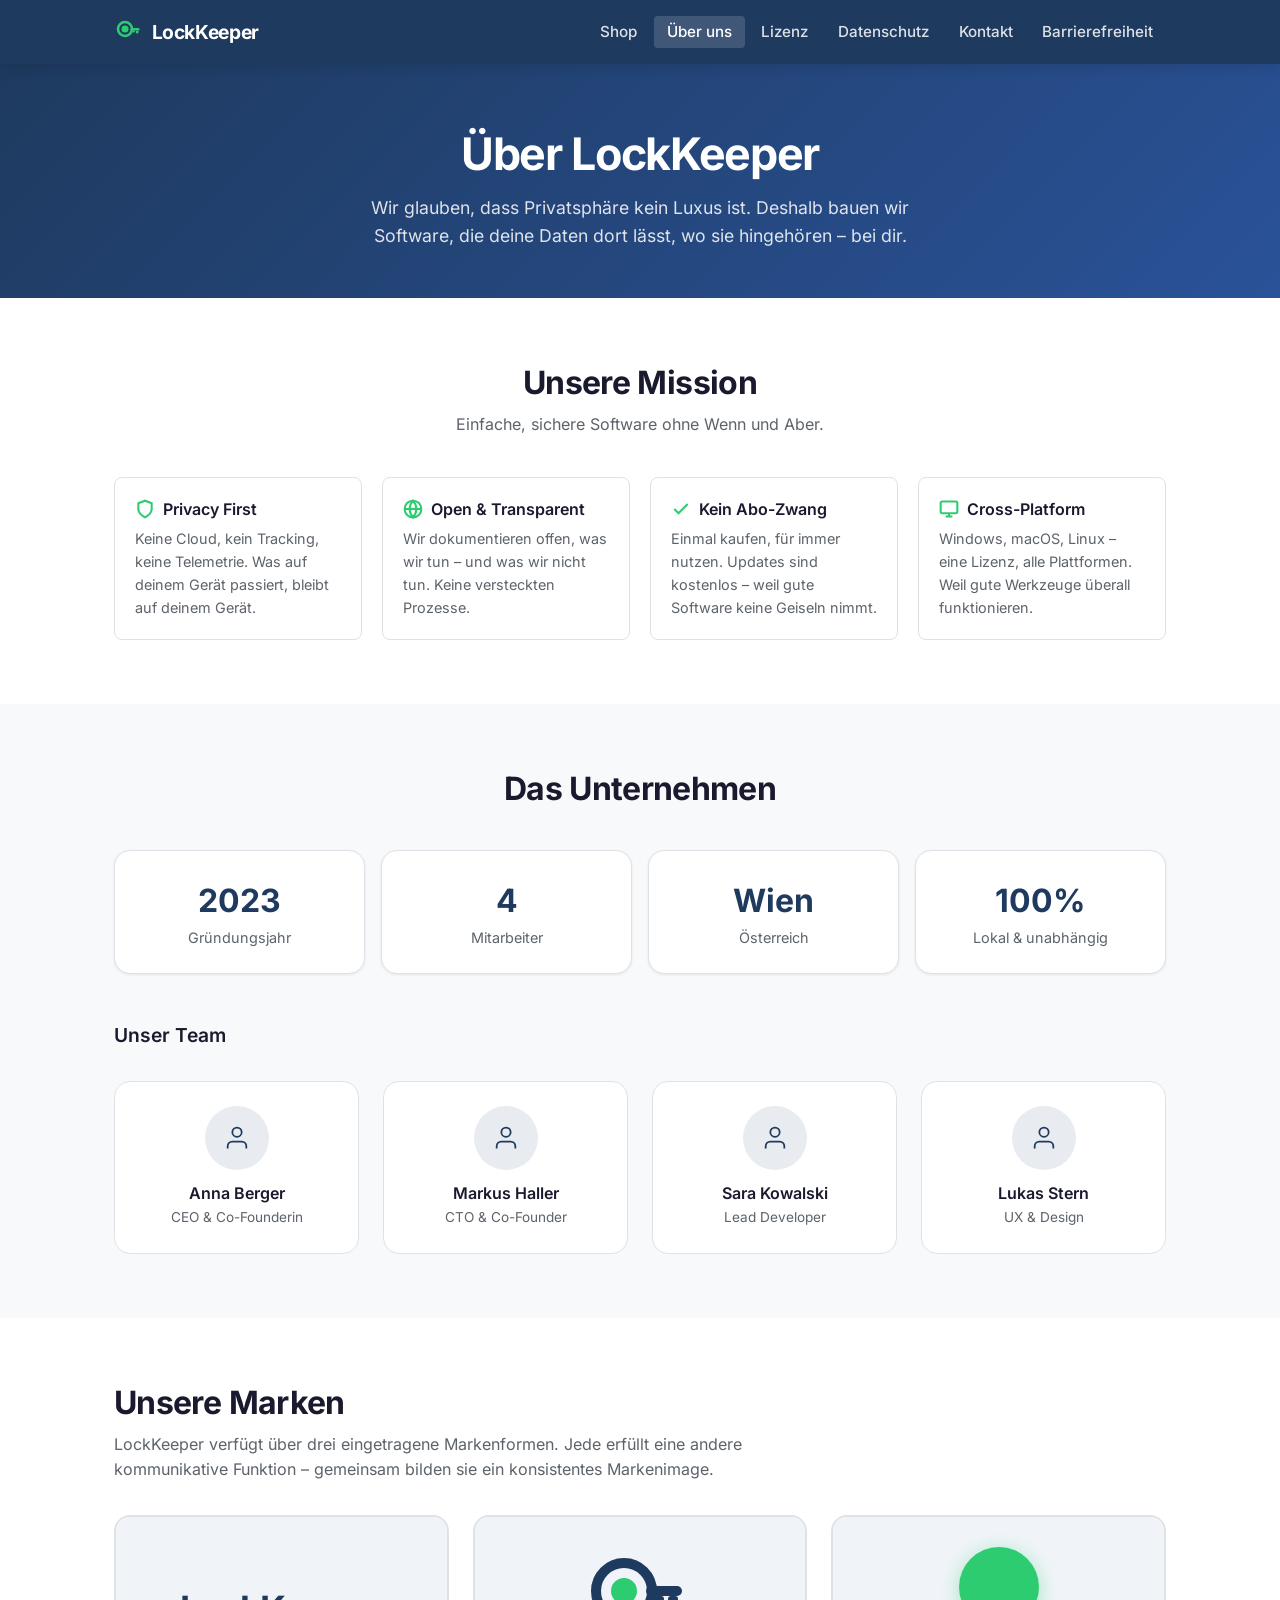
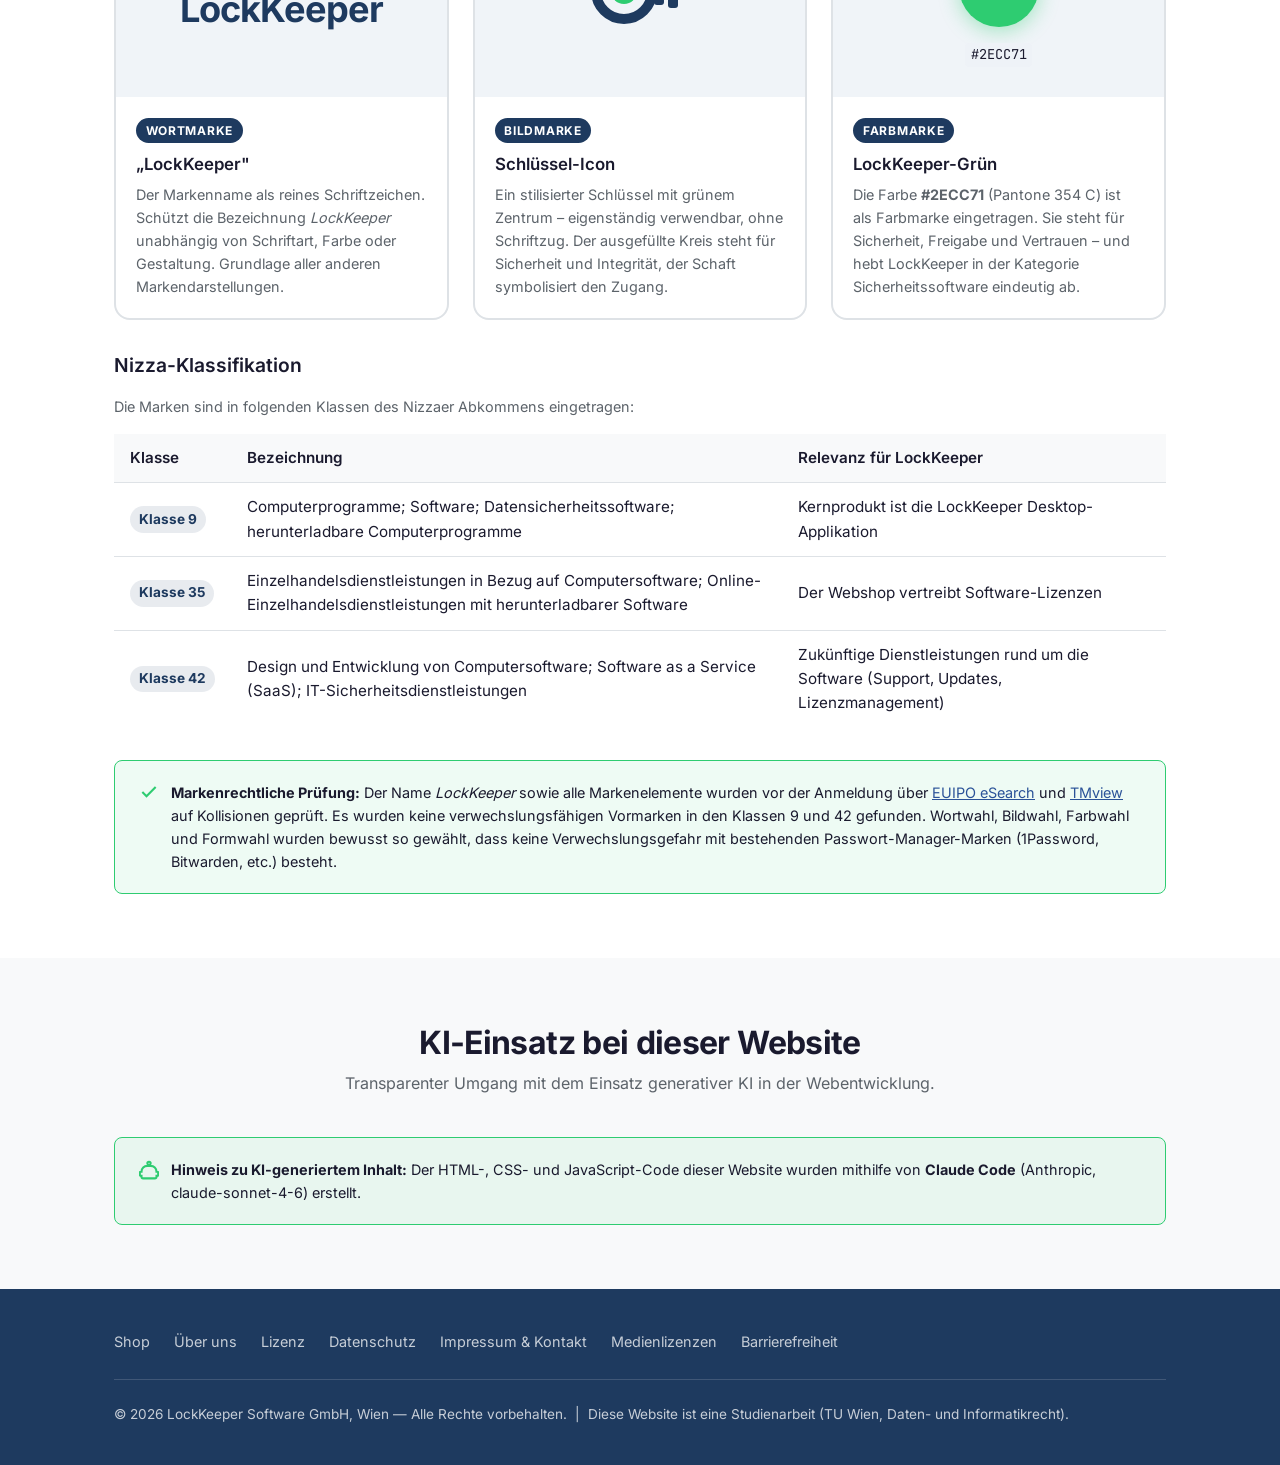
==== commit f3981342: "update" ====
--- a/about.html
+++ b/about.html
@@ -449,6 +449,30 @@
       </div>
     </section>
 
+    <!-- AI Declaration -->
+    <section class="section" aria-labelledby="ai-heading">
+      <div class="container">
+        <div class="section-header">
+          <h2 id="ai-heading">KI-Einsatz bei dieser Website</h2>
+          <p>Transparenter Umgang mit dem Einsatz generativer KI in der Webentwicklung.</p>
+        </div>
+
+        <div class="compliance-box" role="note" aria-label="KI-Deklaration">
+          <svg width="20" height="20" viewBox="0 0 24 24" fill="none" stroke="currentColor" stroke-width="2.5" aria-hidden="true">
+            <path d="M12 2a2 2 0 0 1 2 2c0 .74-.4 1.39-1 1.73V7h1a7 7 0 0 1 7 7h1a1 1 0 0 1 1 1v3a1 1 0 0 1-1 1h-1v1a2 2 0 0 1-2 2H5a2 2 0 0 1-2-2v-1H2a1 1 0 0 1-1-1v-3a1 1 0 0 1 1-1h1a7 7 0 0 1 7-7h1V5.73c-.6-.34-1-.99-1-1.73a2 2 0 0 1 2-2z"/>
+          </svg>
+          <div>
+            <p>
+              <strong>Hinweis zu KI-generiertem Inhalt:</strong>
+              Der HTML-, CSS- und JavaScript-Code dieser Website wurden mithilfe von <strong>Claude Code</strong>
+              (Anthropic, claude-sonnet-4-6) erstellt.
+            </p>
+          </div>
+        </div>
+
+      </div>
+    </section>
+
   </main>
 
   <footer class="site-footer">
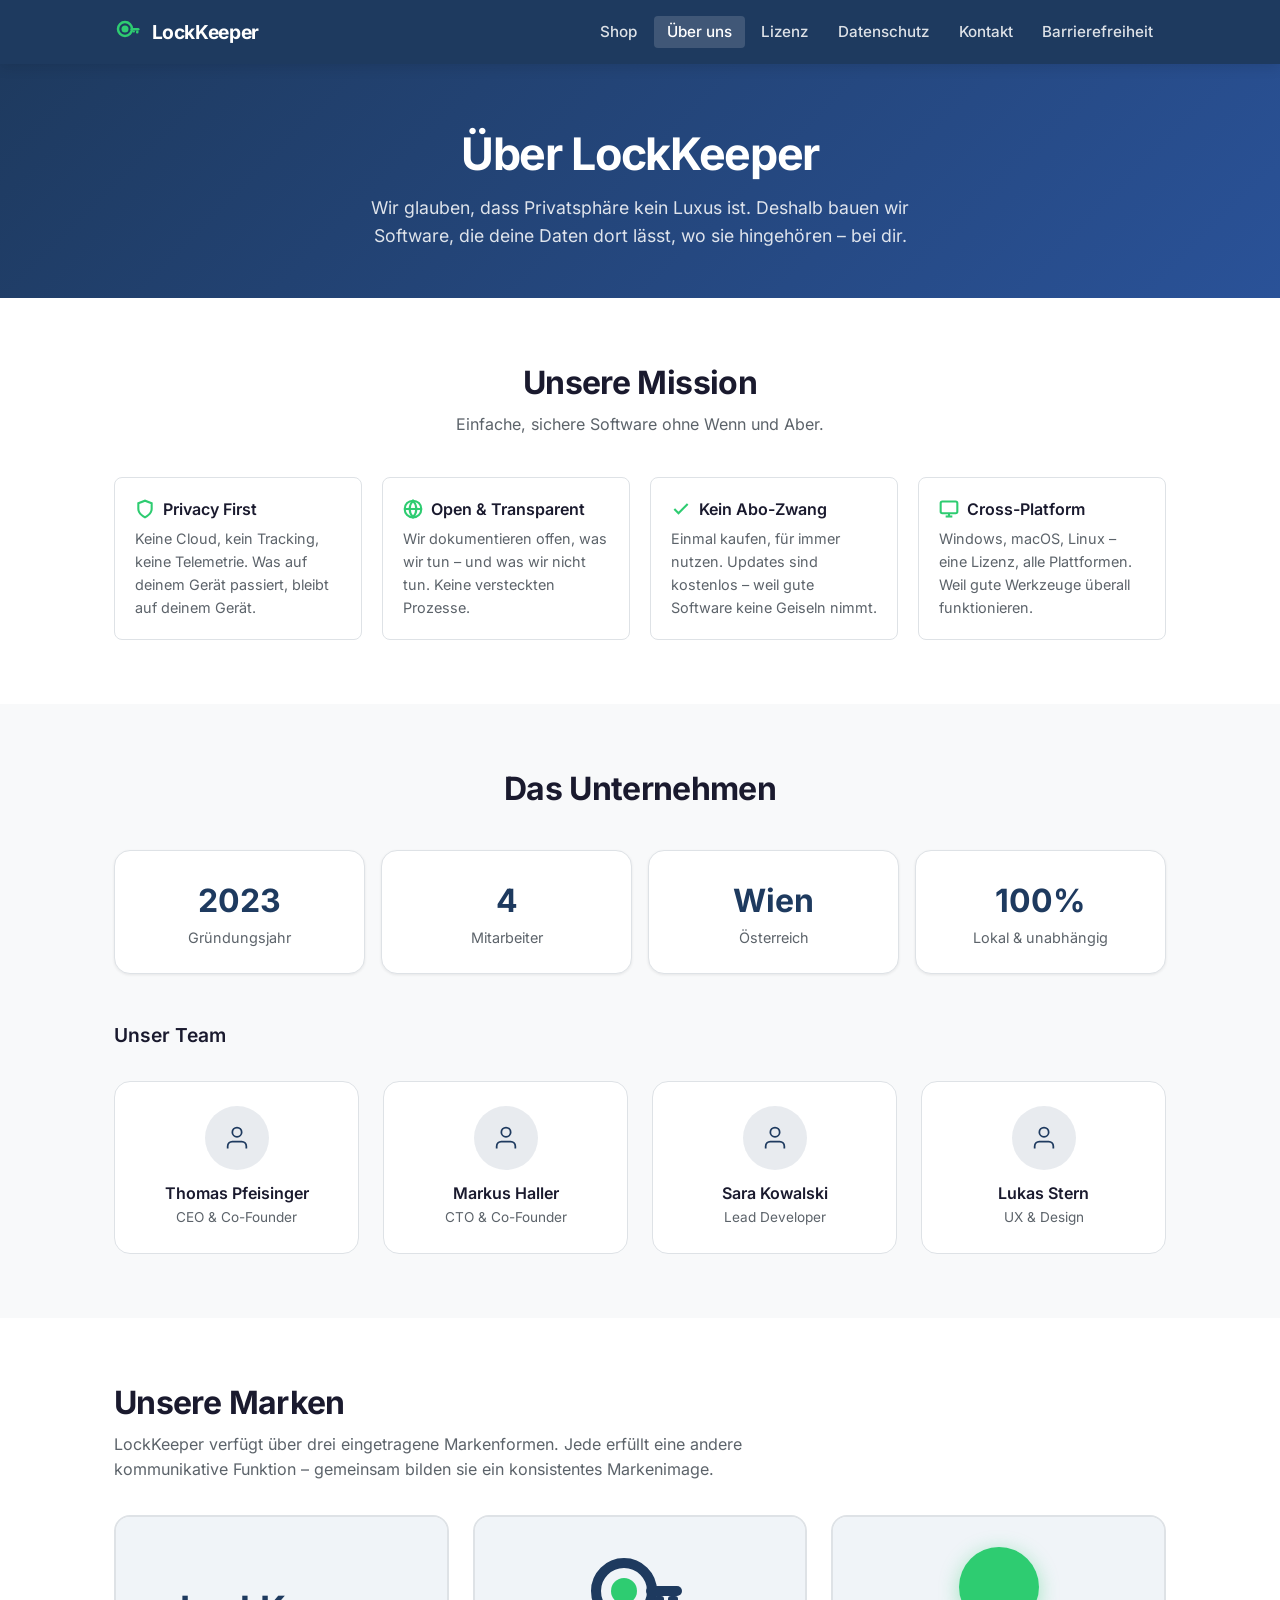
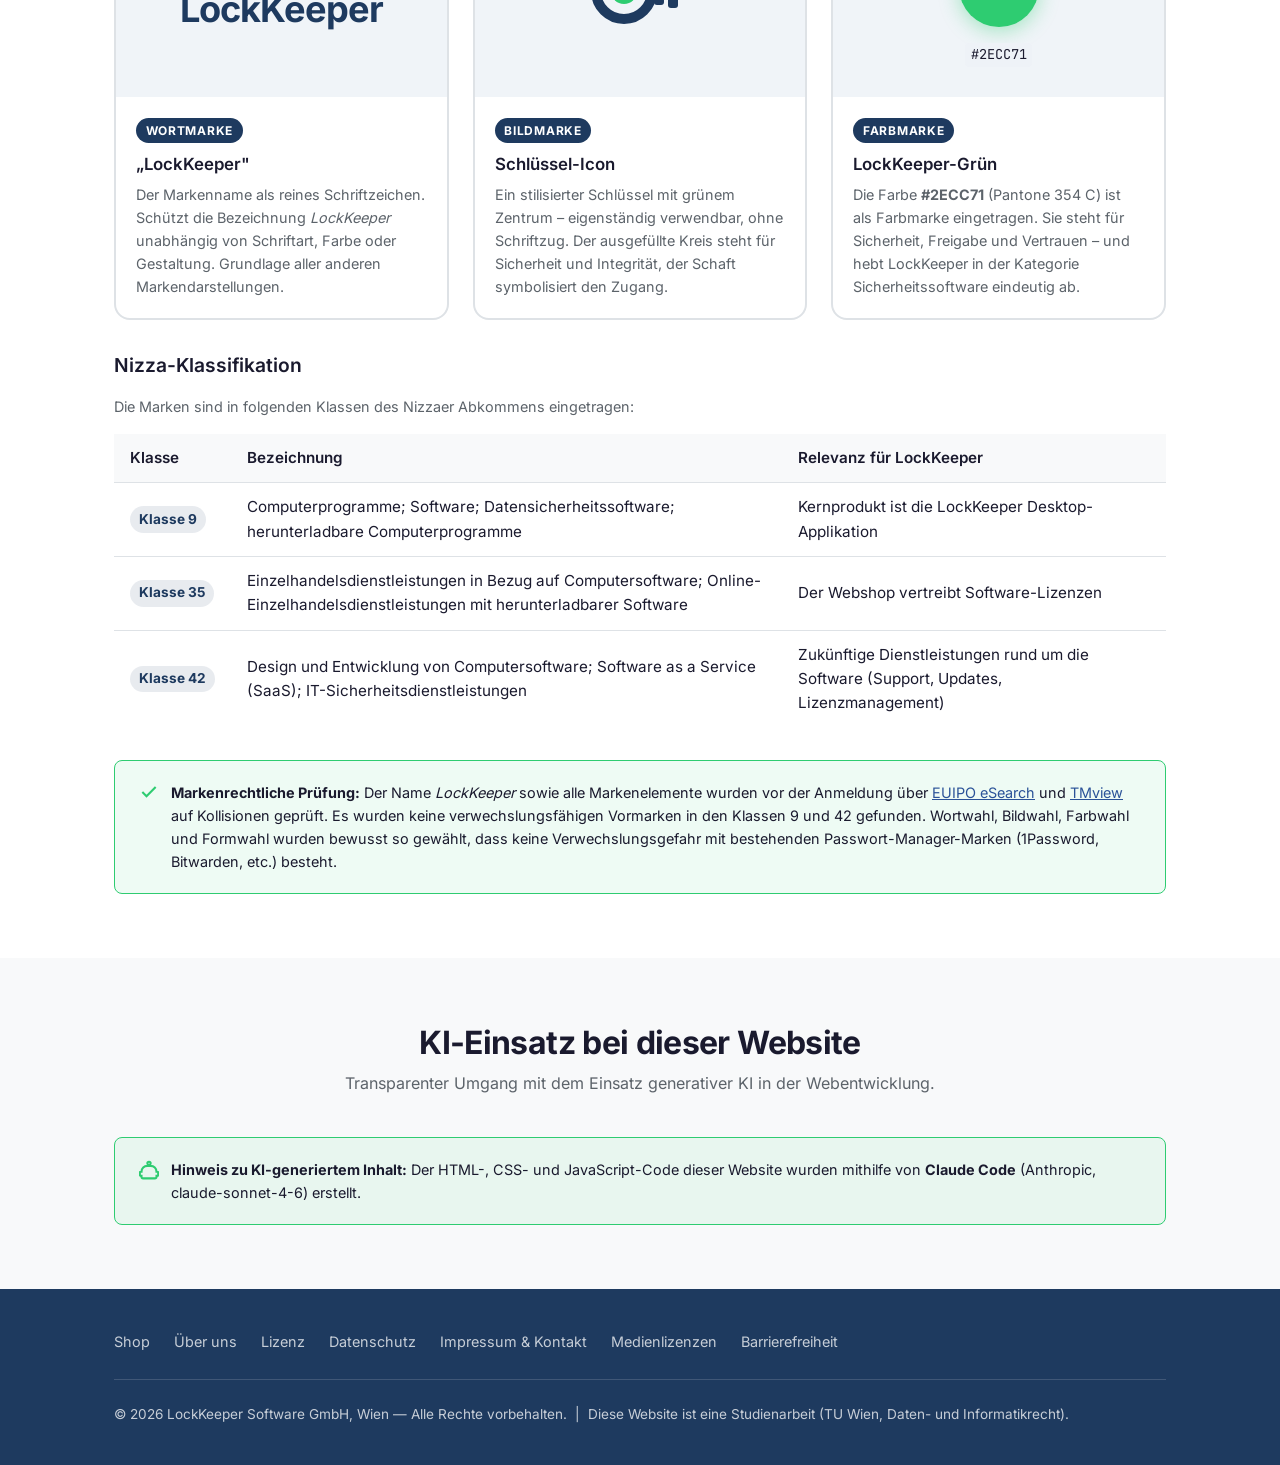
==== commit 576786ca: "update" ====
--- a/about.html
+++ b/about.html
@@ -277,8 +277,8 @@
             <div class="team-avatar" aria-hidden="true">
               <svg width="28" height="28" viewBox="0 0 24 24" fill="none" stroke="currentColor" stroke-width="1.5"><path d="M20 21v-2a4 4 0 0 0-4-4H8a4 4 0 0 0-4 4v2"/><circle cx="12" cy="7" r="4"/></svg>
             </div>
-            <h3>Anna Berger</h3>
-            <p>CEO &amp; Co-Founderin</p>
+            <h3>Thomas Pfeisinger</h3>
+            <p>CEO &amp; Co-Founder</p>
           </div>
 
           <div class="team-card">
